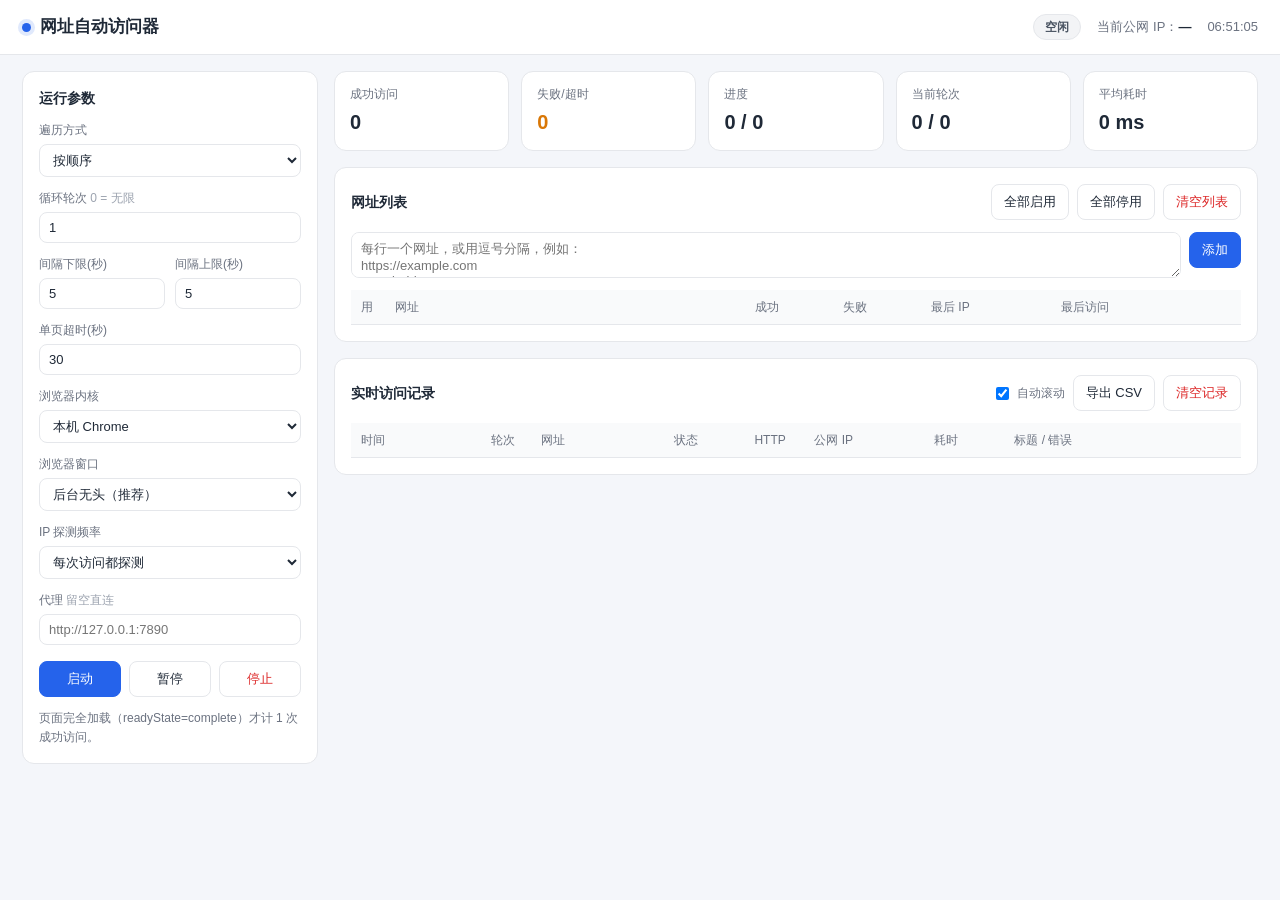
==== static/index.html @ 70e2029c "feat: 网址自动访问器（浏览器自动循环访问 + 公网 IP 记录 + 实时界面）" ====
<!doctype html>
<html lang="zh-CN">
<head>
<meta charset="utf-8">
<meta name="viewport" content="width=device-width,initial-scale=1">
<title>网址自动访问器</title>
<link rel="stylesheet" href="/static/style.css">
</head>
<body>
<header>
  <div class="brand"><span class="dot"></span>网址自动访问器</div>
  <div class="hstatus">
    <span id="badge" class="badge idle">空闲</span>
    <span class="ipbox">当前公网 IP：<b id="curIp">—</b></span>
    <span id="clock" class="muted"></span>
  </div>
</header>

<main>
  <aside class="panel">
    <h2>运行参数</h2>
    <div class="field">
      <label>遍历方式</label>
      <select id="mode">
        <option value="order">按顺序</option>
        <option value="random">随机</option>
      </select>
    </div>
    <div class="field">
      <label>循环轮次 <span class="hint">0 = 无限</span></label>
      <input id="rounds" type="number" min="0" value="1">
    </div>
    <div class="field two">
      <div><label>间隔下限(秒)</label><input id="interval_min" type="number" min="0" step="0.5" value="5"></div>
      <div><label>间隔上限(秒)</label><input id="interval_max" type="number" min="0" step="0.5" value="5"></div>
    </div>
    <div class="field">
      <label>单页超时(秒)</label>
      <input id="timeout_sec" type="number" min="5" value="30">
    </div>
    <div class="field">
      <label>浏览器内核</label>
      <select id="browser">
        <option value="chrome">本机 Chrome</option>
        <option value="bundled">Playwright 内置 Chromium</option>
      </select>
    </div>
    <div class="field">
      <label>浏览器窗口</label>
      <select id="headless">
        <option value="1">后台无头（推荐）</option>
        <option value="0">可见窗口</option>
      </select>
    </div>
    <div class="field">
      <label>IP 探测频率</label>
      <select id="ip_check">
        <option value="every_visit">每次访问都探测</option>
        <option value="every_round">每轮探测一次</option>
      </select>
    </div>
    <div class="field">
      <label>代理 <span class="hint">留空直连</span></label>
      <input id="proxy" type="text" placeholder="http://127.0.0.1:7890">
    </div>

    <div class="btns">
      <button id="btnStart" class="primary">启动</button>
      <button id="btnPause">暂停</button>
      <button id="btnStop" class="danger">停止</button>
    </div>
    <p class="tip">页面完全加载（readyState=complete）才计 1 次成功访问。</p>
  </aside>

  <section class="col">
    <div class="cards">
      <div class="card"><span>成功访问</span><b id="sOk">0</b></div>
      <div class="card"><span>失败/超时</span><b id="sBad" class="warn">0</b></div>
      <div class="card"><span>进度</span><b id="sProg">0 / 0</b></div>
      <div class="card"><span>当前轮次</span><b id="sRound">0 / 0</b></div>
      <div class="card"><span>平均耗时</span><b id="sAvg">0 ms</b></div>
    </div>

    <div class="panel">
      <div class="phead">
        <h2>网址列表</h2>
        <div class="tools">
          <button id="btnAllOn">全部启用</button>
          <button id="btnAllOff">全部停用</button>
          <button id="btnClearUrls" class="danger">清空列表</button>
        </div>
      </div>
      <div class="addbox">
        <textarea id="newUrls" rows="2" placeholder="每行一个网址，或用逗号分隔，例如：&#10;https://example.com&#10;www.baidu.com"></textarea>
        <button id="btnAdd" class="primary">添加</button>
      </div>
      <table class="tb urls">
        <thead><tr><th style="width:34px">用</th><th>网址</th><th style="width:88px">成功</th><th style="width:88px">失败</th><th style="width:130px">最后 IP</th><th style="width:130px">最后访问</th><th style="width:60px"></th></tr></thead>
        <tbody id="urlBody"></tbody>
      </table>
    </div>

    <div class="panel">
      <div class="phead">
        <h2>实时访问记录</h2>
        <div class="tools">
          <label class="chk"><input id="autoScroll" type="checkbox" checked> 自动滚动</label>
          <button id="btnExport">导出 CSV</button>
          <button id="btnClearVisits" class="danger">清空记录</button>
        </div>
      </div>
      <table class="tb logs">
        <thead><tr><th style="width:130px">时间</th><th style="width:50px">轮次</th><th>网址</th><th style="width:80px">状态</th><th style="width:60px">HTTP</th><th style="width:120px">公网 IP</th><th style="width:80px">耗时</th><th>标题 / 错误</th></tr></thead>
        <tbody id="logBody"></tbody>
      </table>
    </div>
  </section>
</main>

<div id="toast" class="toast"></div>
<script src="/static/app.js"></script>
</body>
</html>
---- static/style.css ----
:root{
  --bg:#f4f6fa; --card:#ffffff; --text:#1f2937; --muted:#6b7280;
  --primary:#2563eb; --ok:#16a34a; --warn:#d97706; --err:#dc2626;
  --border:#e5e7eb; --soft:#f9fafb;
}
*{box-sizing:border-box}
body{margin:0;background:var(--bg);color:var(--text);
  font:14px/1.5 -apple-system,BlinkMacSystemFont,"PingFang SC","Microsoft YaHei",Segoe UI,sans-serif}
header{display:flex;align-items:center;justify-content:space-between;gap:16px;
  padding:14px 22px;background:#fff;border-bottom:1px solid var(--border);position:sticky;top:0;z-index:20}
.brand{font-size:17px;font-weight:600;display:flex;align-items:center;gap:9px}
.dot{width:9px;height:9px;border-radius:50%;background:var(--primary);box-shadow:0 0 0 4px rgba(37,99,235,.14)}
.hstatus{display:flex;align-items:center;gap:16px;font-size:13px}
.ipbox{color:var(--muted)} .ipbox b{color:var(--text);font-variant-numeric:tabular-nums}
.muted{color:var(--muted)}
.badge{padding:3px 11px;border-radius:999px;font-size:12px;font-weight:600;border:1px solid transparent}
.badge.idle{background:#f3f4f6;color:#4b5563;border-color:#e5e7eb}
.badge.running{background:#e8f5ee;color:#15803d;border-color:#bbf7d0}
.badge.paused{background:#fff7ed;color:#c2410c;border-color:#fed7aa}

main{display:grid;grid-template-columns:296px minmax(0,1fr);gap:16px;padding:16px 22px 32px;align-items:start}
@media(max-width:1080px){main{grid-template-columns:1fr}}
.panel{background:var(--card);border:1px solid var(--border);border-radius:12px;padding:16px;margin-bottom:16px}
.panel h2{margin:0 0 12px;font-size:14px;font-weight:600}
.col>.panel:last-child{margin-bottom:0}
.phead{display:flex;align-items:center;justify-content:space-between;margin-bottom:12px;flex-wrap:wrap;gap:8px}
.phead h2{margin:0}

.field{margin-bottom:12px}
.field.two{display:grid;grid-template-columns:1fr 1fr;gap:10px}
label{display:block;font-size:12px;color:var(--muted);margin-bottom:5px}
.hint{color:#9ca3af}
input,select,textarea{width:100%;padding:7px 9px;border:1px solid var(--border);border-radius:8px;
  background:#fff;color:var(--text);font-size:13px;font-family:inherit}
input:focus,select:focus,textarea:focus{outline:none;border-color:var(--primary);box-shadow:0 0 0 3px rgba(37,99,235,.12)}
textarea{resize:vertical}

.btns{display:grid;grid-template-columns:1fr 1fr 1fr;gap:8px;margin-top:16px}
button{padding:8px 12px;border:1px solid var(--border);background:#fff;color:var(--text);
  border-radius:8px;font-size:13px;cursor:pointer;font-family:inherit;transition:.15s}
button:hover:not(:disabled){border-color:#c7d2fe;background:#f8faff}
button:disabled{opacity:.45;cursor:not-allowed}
button.primary{background:var(--primary);border-color:var(--primary);color:#fff}
button.primary:hover:not(:disabled){background:#1d4ed8}
button.danger{color:var(--err)} button.danger:hover:not(:disabled){background:#fef2f2;border-color:#fecaca}
.tip{margin:12px 0 0;font-size:12px;color:var(--muted);line-height:1.6}

.cards{display:grid;grid-template-columns:repeat(5,minmax(0,1fr));gap:12px;margin-bottom:16px}
@media(max-width:900px){.cards{grid-template-columns:repeat(2,1fr)}}
.card{background:var(--card);border:1px solid var(--border);border-radius:12px;padding:13px 15px}
.card span{display:block;font-size:12px;color:var(--muted);margin-bottom:4px}
.card b{font-size:20px;font-variant-numeric:tabular-nums}
.card b.warn{color:var(--warn)}

.tools{display:flex;gap:8px;align-items:center;flex-wrap:wrap}
.chk{display:flex;align-items:center;gap:5px;margin:0;font-size:12px;color:var(--muted)}
.chk input{width:auto}
.addbox{display:flex;gap:8px;margin-bottom:12px;align-items:flex-start}
.addbox textarea{flex:1}

.tb{width:100%;border-collapse:collapse;font-size:13px}
.tb th{text-align:left;padding:8px 10px;color:var(--muted);font-weight:500;font-size:12px;
  border-bottom:1px solid var(--border);background:var(--soft);white-space:nowrap}
.tb td{padding:8px 10px;border-bottom:1px solid #f1f3f7;vertical-align:middle}
.tb tr:last-child td{border-bottom:none}
.tb .url{word-break:break-all;color:var(--primary)}
.tb .num{font-variant-numeric:tabular-nums}
.tb.logs tbody tr.new{animation:flash .9s ease}
@keyframes flash{from{background:#eff6ff}to{background:transparent}}
.tag{display:inline-block;padding:2px 8px;border-radius:6px;font-size:12px;font-weight:600}
.tag.success{background:#e8f5ee;color:#15803d}
.tag.timeout{background:#fff7ed;color:#c2410c}
.tag.failed{background:#fef2f2;color:#b91c1c}
.empty{color:var(--muted);text-align:center;padding:18px;font-size:13px}
.mini{padding:3px 8px;font-size:12px}

.toast{position:fixed;left:50%;bottom:28px;transform:translate(-50%,20px);opacity:0;pointer-events:none;
  background:#111827;color:#fff;padding:9px 18px;border-radius:8px;font-size:13px;transition:.25s;z-index:50}
.toast.show{opacity:1;transform:translate(-50%,0)}
.toast.warn{background:#b45309} .toast.error{background:#b91c1c}
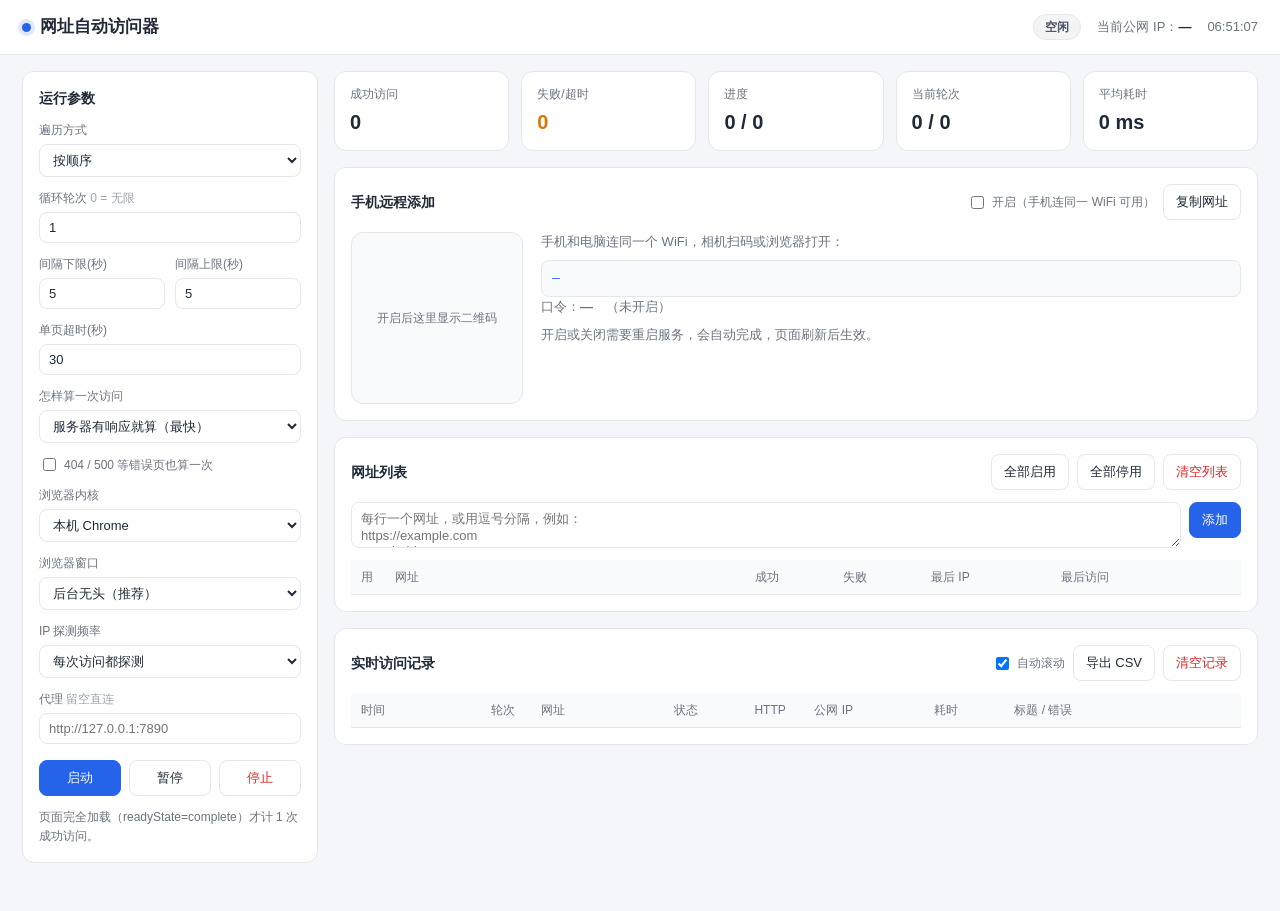
==== commit e3a2a419: "feat: 计数改为服务器有响应即计数；新增手机远程添加（扫码/链接）并支持运行中插队" ====
--- a/static/index.html
+++ b/static/index.html
@@ -37,6 +37,17 @@
     <div class="field">
       <label>单页超时(秒)</label>
       <input id="timeout_sec" type="number" min="5" value="30">
+    </div>
+    <div class="field">
+      <label>怎样算一次访问</label>
+      <select id="load_mode">
+        <option value="commit">服务器有响应就算（最快）</option>
+        <option value="domcontentloaded">页面内容加载完才算</option>
+        <option value="complete">完全加载（含所有资源）才算</option>
+      </select>
+    </div>
+    <div class="field">
+      <label class="chk"><input id="count_http_error" type="checkbox"> 404 / 500 等错误页也算一次</label>
     </div>
     <div class="field">
       <label>浏览器内核</label>
@@ -83,6 +94,25 @@
 
     <div class="panel">
       <div class="phead">
+        <h2>手机远程添加</h2>
+        <div class="tools">
+          <label class="chk"><input id="remote_enabled" type="checkbox"> 开启（手机连同一 WiFi 可用）</label>
+          <button id="btnCopyLink">复制网址</button>
+        </div>
+      </div>
+      <div class="remote">
+        <div id="qrbox" class="qr"><span class="muted">开启后这里显示二维码</span></div>
+        <div class="rinfo">
+          <p class="muted">手机和电脑连同一个 WiFi，相机扫码或浏览器打开：</p>
+          <code id="rurl">—</code>
+          <p class="muted">口令：<b id="rtoken">—</b>　<span id="rstatus">（未开启）</span></p>
+          <p class="muted">开启或关闭需要重启服务，会自动完成，页面刷新后生效。</p>
+        </div>
+      </div>
+    </div>
+
+    <div class="panel">
+      <div class="phead">
         <h2>网址列表</h2>
         <div class="tools">
           <button id="btnAllOn">全部启用</button>
--- a/static/style.css
+++ b/static/style.css
@@ -74,6 +74,15 @@
 .empty{color:var(--muted);text-align:center;padding:18px;font-size:13px}
 .mini{padding:3px 8px;font-size:12px}
 
+.remote{display:flex;gap:18px;align-items:flex-start;flex-wrap:wrap}
+.qr{width:172px;height:172px;flex:none;border:1px solid var(--border);border-radius:12px;background:var(--soft);
+  display:flex;align-items:center;justify-content:center;text-align:center;padding:10px;font-size:12px}
+.qr img{width:100%;height:100%;display:block}
+.rinfo{flex:1;min-width:240px;font-size:13px}
+.rinfo p{margin:0 0 8px}
+.rinfo code{display:block;background:var(--soft);border:1px solid var(--border);border-radius:8px;
+  padding:8px 10px;font-size:13px;word-break:break-all;color:var(--primary)}
+
 .toast{position:fixed;left:50%;bottom:28px;transform:translate(-50%,20px);opacity:0;pointer-events:none;
   background:#111827;color:#fff;padding:9px 18px;border-radius:8px;font-size:13px;transition:.25s;z-index:50}
 .toast.show{opacity:1;transform:translate(-50%,0)}
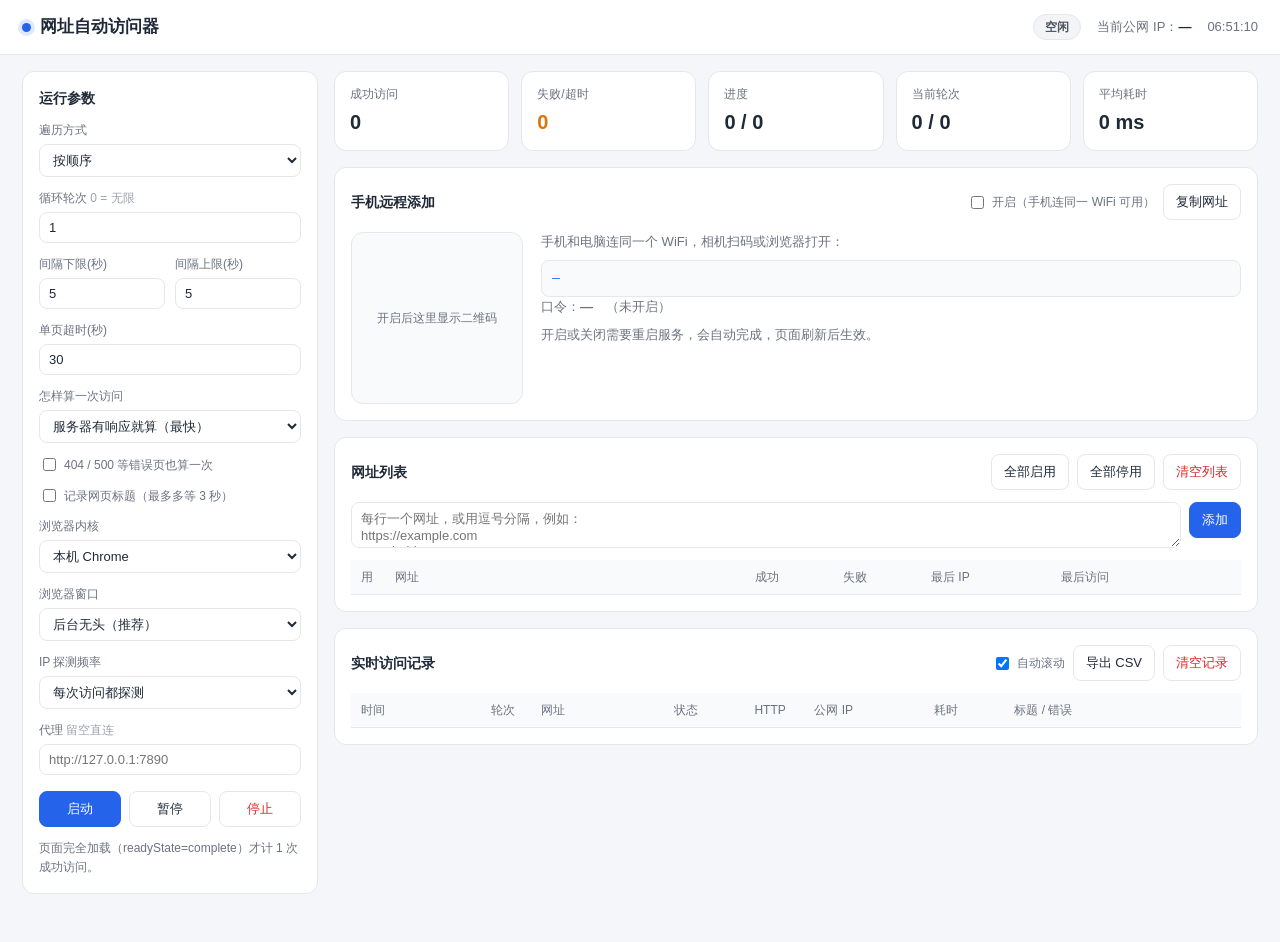
==== commit e7c42ab8: "feat: 快速模式也读取真实网页标题；手机端新增网址删除按钮" ====
--- a/static/index.html
+++ b/static/index.html
@@ -48,6 +48,9 @@
     </div>
     <div class="field">
       <label class="chk"><input id="count_http_error" type="checkbox"> 404 / 500 等错误页也算一次</label>
+    </div>
+    <div class="field">
+      <label class="chk"><input id="fetch_title" type="checkbox"> 记录网页标题（最多多等 3 秒）</label>
     </div>
     <div class="field">
       <label>浏览器内核</label>
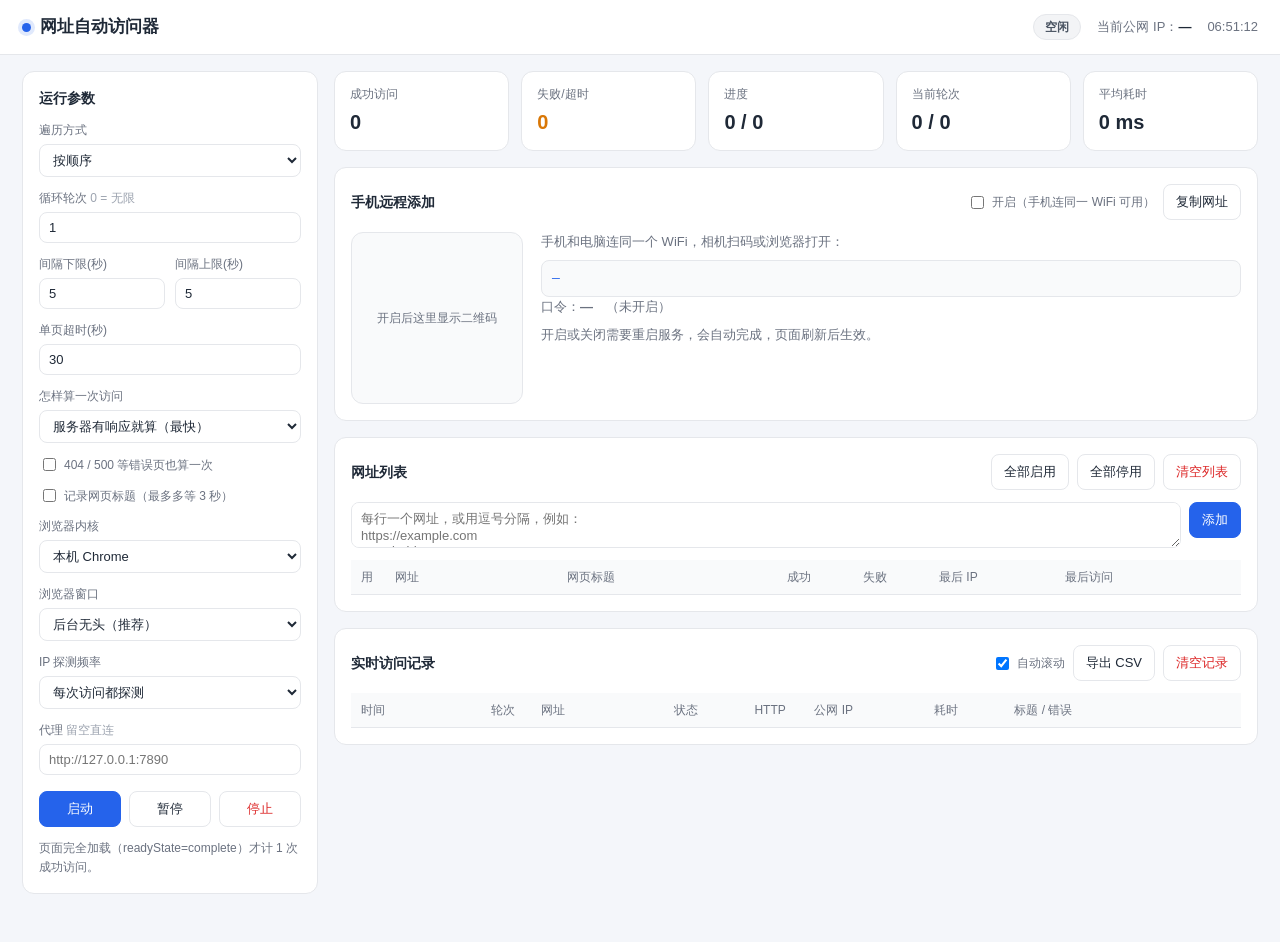
==== commit 072c266f: "feat: 网址列表新增「网页标题」列，显示最近一次访问读到的真实标题" ====
--- a/static/index.html
+++ b/static/index.html
@@ -128,7 +128,7 @@
         <button id="btnAdd" class="primary">添加</button>
       </div>
       <table class="tb urls">
-        <thead><tr><th style="width:34px">用</th><th>网址</th><th style="width:88px">成功</th><th style="width:88px">失败</th><th style="width:130px">最后 IP</th><th style="width:130px">最后访问</th><th style="width:60px"></th></tr></thead>
+        <thead><tr><th style="width:34px">用</th><th>网址</th><th style="width:220px">网页标题</th><th style="width:76px">成功</th><th style="width:76px">失败</th><th style="width:126px">最后 IP</th><th style="width:126px">最后访问</th><th style="width:60px"></th></tr></thead>
         <tbody id="urlBody"></tbody>
       </table>
     </div>
--- a/static/style.css
+++ b/static/style.css
@@ -64,6 +64,7 @@
 .tb td{padding:8px 10px;border-bottom:1px solid #f1f3f7;vertical-align:middle}
 .tb tr:last-child td{border-bottom:none}
 .tb .url{word-break:break-all;color:var(--primary)}
+.tb .utitle{max-width:240px;overflow:hidden;text-overflow:ellipsis;white-space:nowrap}
 .tb .num{font-variant-numeric:tabular-nums}
 .tb.logs tbody tr.new{animation:flash .9s ease}
 @keyframes flash{from{background:#eff6ff}to{background:transparent}}
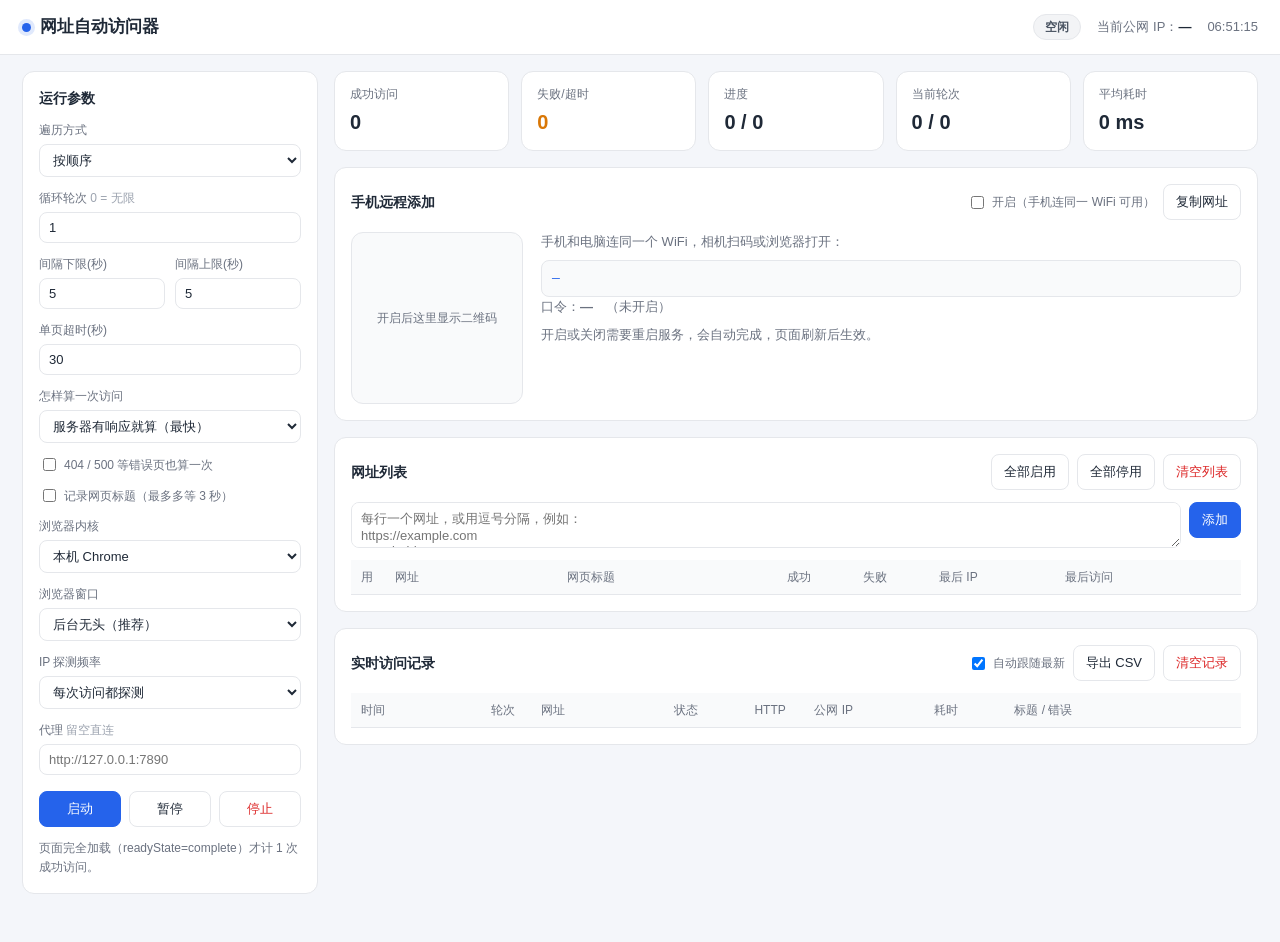
==== commit 996716a6: "fix: 自动滚动改为跟随最新记录（表格最新在上，不再滚到最底部看旧记录）；刷新后定位到最新一条" ====
--- a/static/index.html
+++ b/static/index.html
@@ -137,7 +137,7 @@
       <div class="phead">
         <h2>实时访问记录</h2>
         <div class="tools">
-          <label class="chk"><input id="autoScroll" type="checkbox" checked> 自动滚动</label>
+          <label class="chk"><input id="autoScroll" type="checkbox" checked> 自动跟随最新</label>
           <button id="btnExport">导出 CSV</button>
           <button id="btnClearVisits" class="danger">清空记录</button>
         </div>
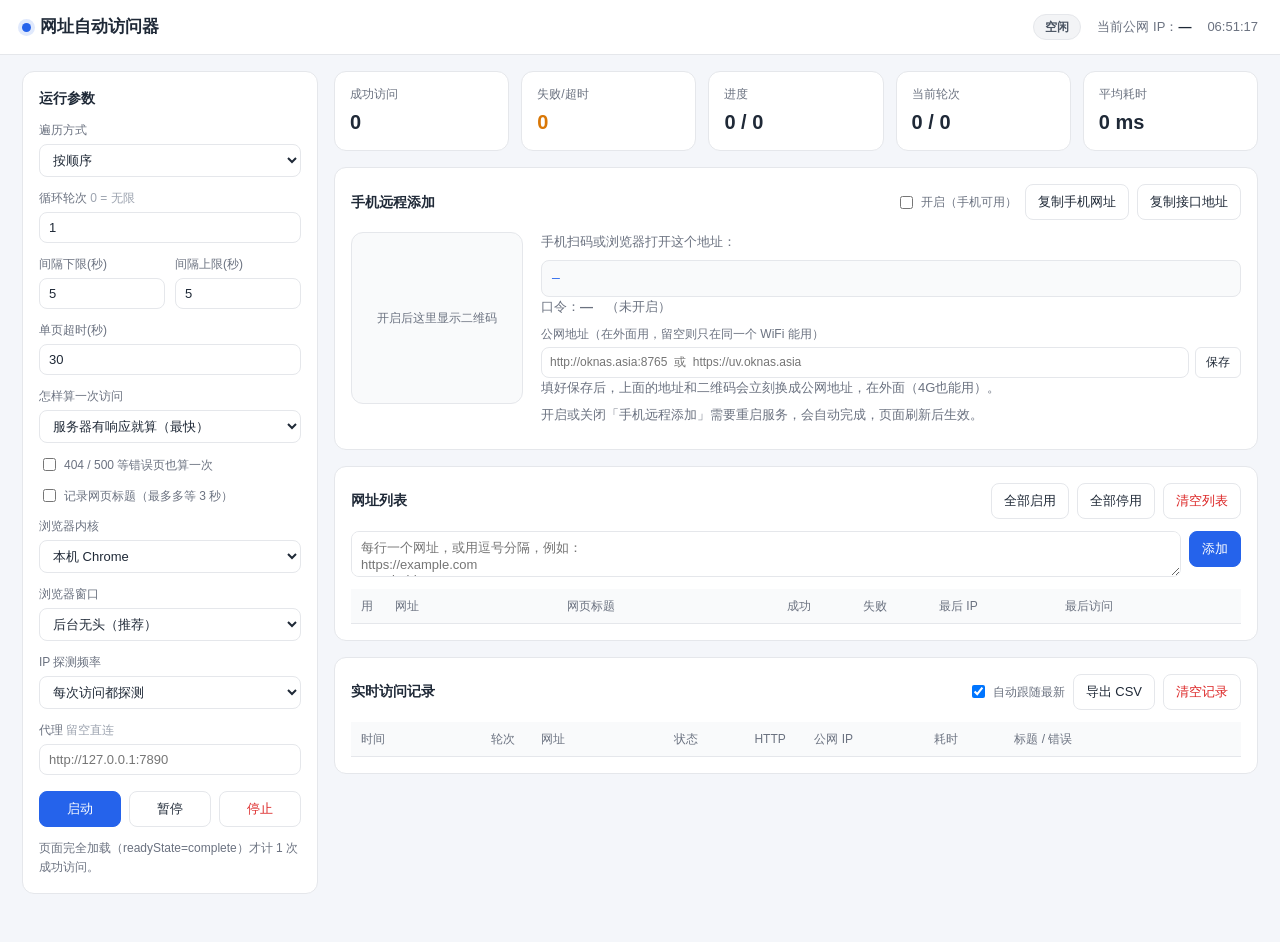
==== commit 5fd51c96: "feat: 支持公网地址（端口转发/域名/反代）+ 外部请求口令校验；新增微信加网址设置说明" ====
--- a/static/index.html
+++ b/static/index.html
@@ -99,17 +99,24 @@
       <div class="phead">
         <h2>手机远程添加</h2>
         <div class="tools">
-          <label class="chk"><input id="remote_enabled" type="checkbox"> 开启（手机连同一 WiFi 可用）</label>
-          <button id="btnCopyLink">复制网址</button>
+          <label class="chk"><input id="remote_enabled" type="checkbox"> 开启（手机可用）</label>
+          <button id="btnCopyLink">复制手机网址</button>
+          <button id="btnCopyApi">复制接口地址</button>
         </div>
       </div>
       <div class="remote">
         <div id="qrbox" class="qr"><span class="muted">开启后这里显示二维码</span></div>
         <div class="rinfo">
-          <p class="muted">手机和电脑连同一个 WiFi，相机扫码或浏览器打开：</p>
+          <p class="muted">手机扫码或浏览器打开这个地址：</p>
           <code id="rurl">—</code>
           <p class="muted">口令：<b id="rtoken">—</b>　<span id="rstatus">（未开启）</span></p>
-          <p class="muted">开启或关闭需要重启服务，会自动完成，页面刷新后生效。</p>
+          <label class="lbl">公网地址（在外面用，留空则只在同一个 WiFi 能用）</label>
+          <div class="pubrow">
+            <input id="public_base" type="text" placeholder="http://oknas.asia:8765  或  https://uv.oknas.asia">
+            <button id="btnSavePub" class="mini">保存</button>
+          </div>
+          <p class="muted" id="pubhint">填好保存后，上面的地址和二维码会立刻换成公网地址，在外面（4G也能用）。</p>
+          <p class="muted">开启或关闭「手机远程添加」需要重启服务，会自动完成，页面刷新后生效。</p>
         </div>
       </div>
     </div>
--- a/static/style.css
+++ b/static/style.css
@@ -65,6 +65,10 @@
 .tb tr:last-child td{border-bottom:none}
 .tb .url{word-break:break-all;color:var(--primary)}
 .tb .utitle{max-width:240px;overflow:hidden;text-overflow:ellipsis;white-space:nowrap}
+.lbl{display:block;font-size:12px;color:var(--muted);margin:8px 0 4px}
+.pubrow{display:flex;gap:6px}
+.pubrow input{flex:1;font-size:12px;padding:6px 8px}
+button.mini{width:auto;padding:6px 10px;font-size:12px;border-radius:6px}
 .tb .num{font-variant-numeric:tabular-nums}
 .tb.logs tbody tr.new{animation:flash .9s ease}
 @keyframes flash{from{background:#eff6ff}to{background:transparent}}
